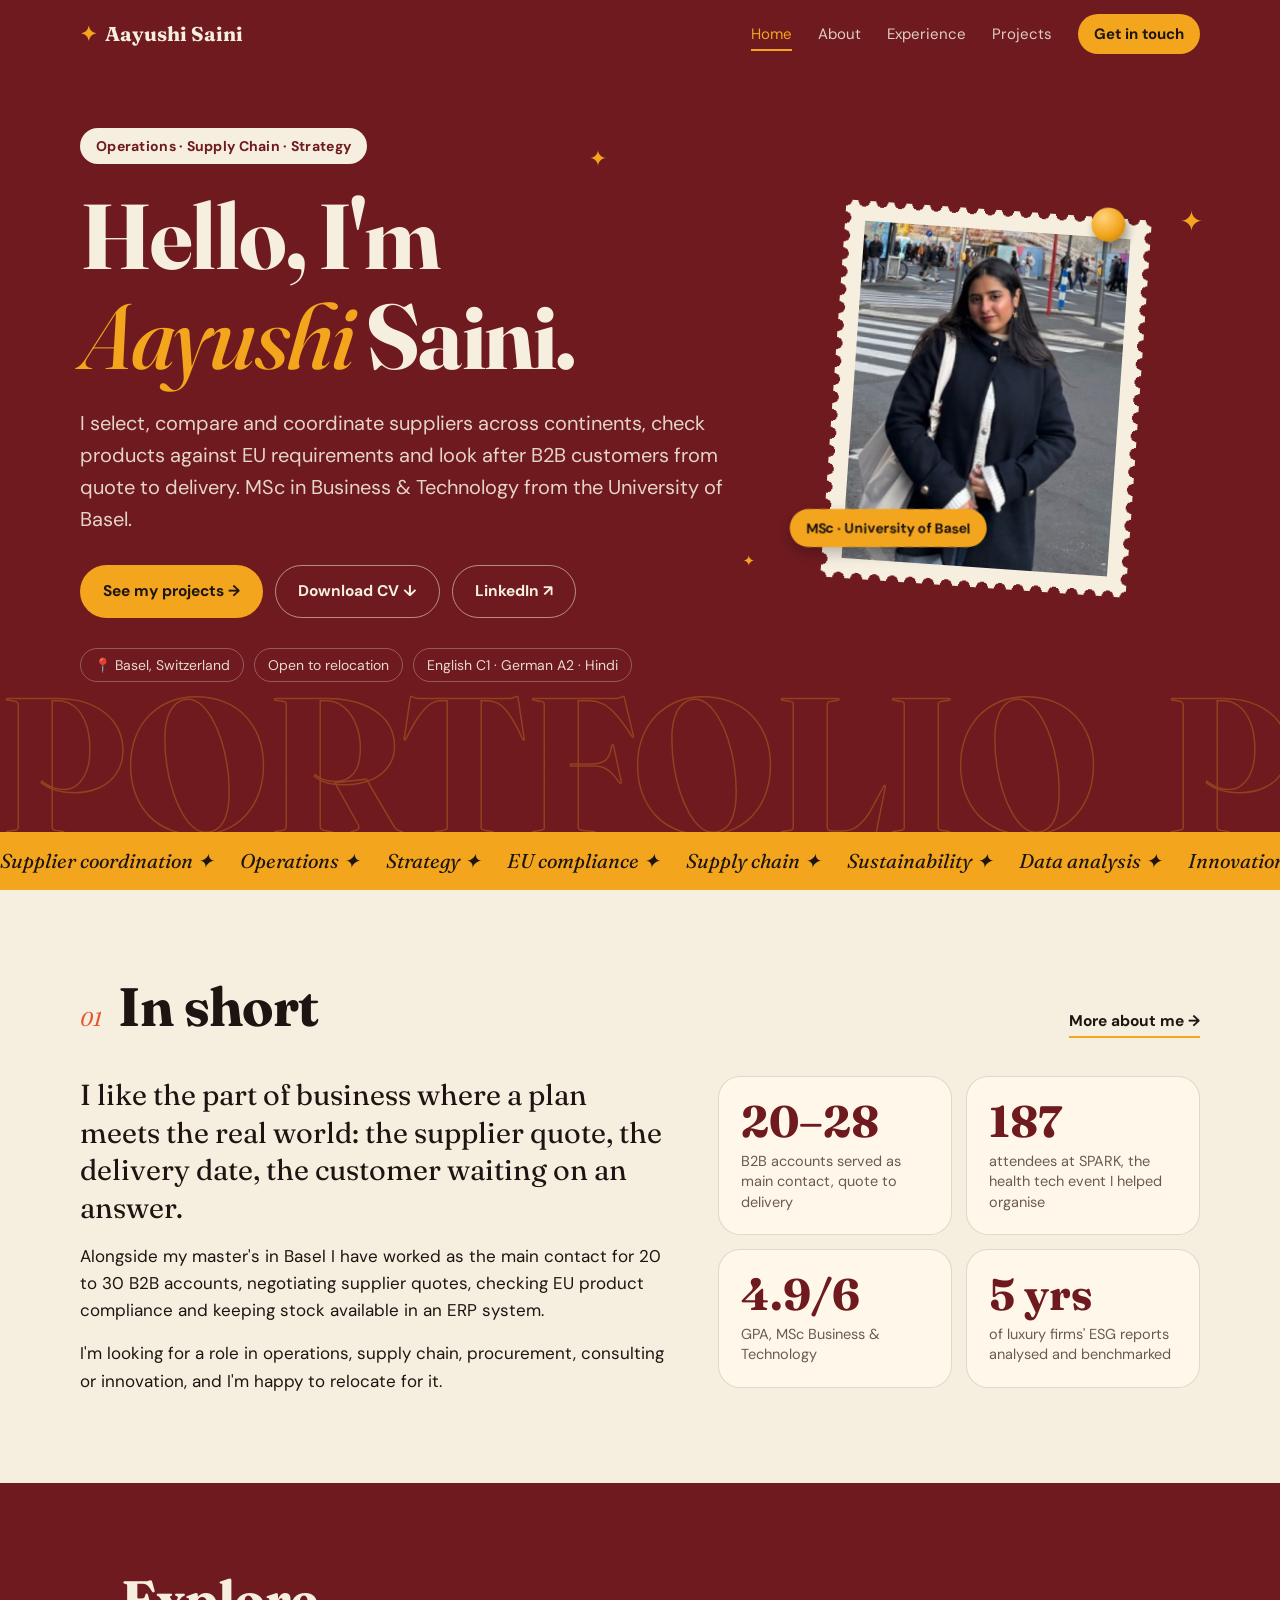
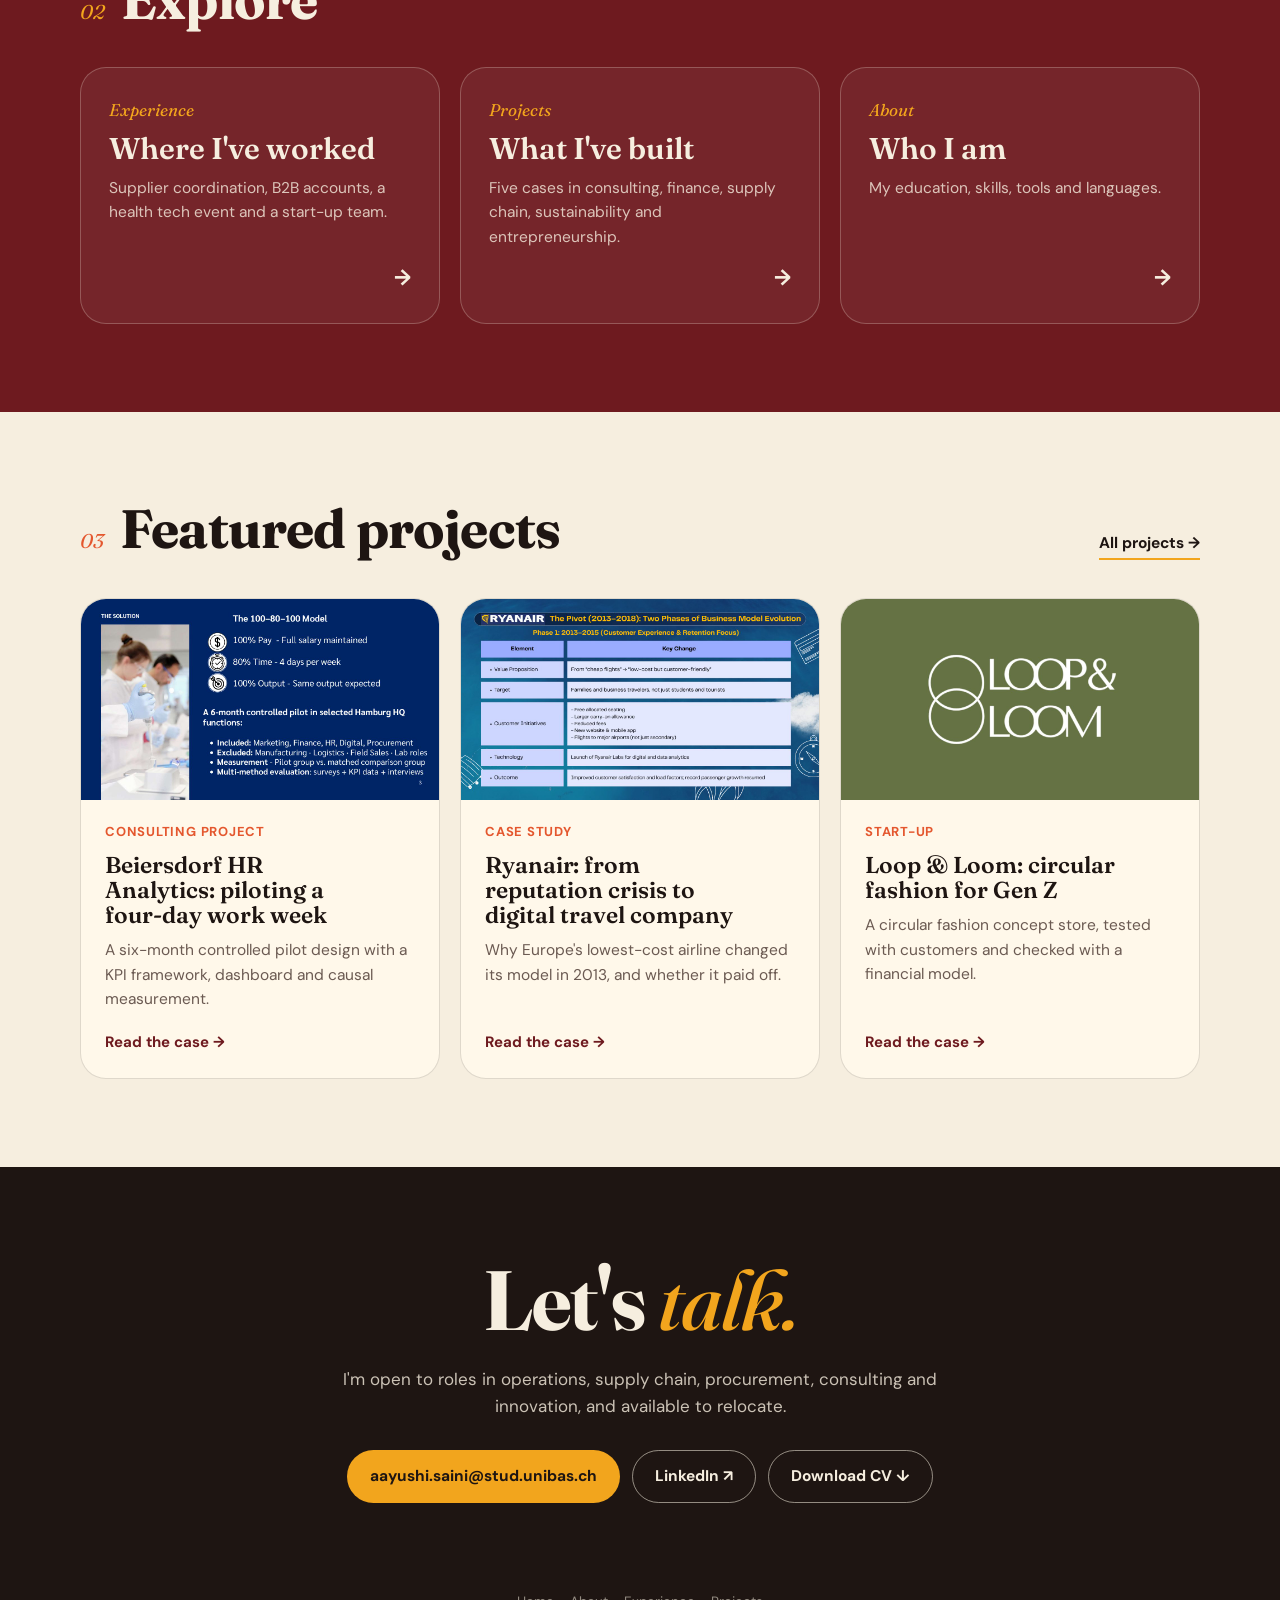
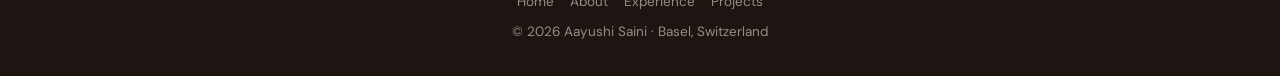
==== index.html @ 0bdf4740 "Add files via upload" ====
<!DOCTYPE html>
<html lang="en">
<head>
<meta charset="utf-8">
<meta name="viewport" content="width=device-width, initial-scale=1">
<title>Aayushi Saini | Operations, Supply Chain &amp; Strategy</title>
<meta name="description" content="Portfolio of Aayushi Saini, MSc Business &amp; Technology (University of Basel). Operations, supply chain, procurement and strategy.">
<meta property="og:title" content="Aayushi Saini | Operations, Supply Chain &amp; Strategy">
<meta property="og:description" content="Portfolio of Aayushi Saini, MSc Business &amp; Technology (University of Basel). Operations, supply chain, procurement and strategy.">
<meta property="og:image" content="photo.jpg">
<script>document.documentElement.className='js'</script>
<link rel="preconnect" href="https://fonts.googleapis.com">
<link rel="preconnect" href="https://fonts.gstatic.com" crossorigin>
<link href="https://fonts.googleapis.com/css2?family=Fraunces:ital,opsz,wght@0,9..144,400;0,9..144,600;0,9..144,700;1,9..144,500&family=DM+Sans:wght@400;500;700&display=swap" rel="stylesheet">
<link rel="stylesheet" href="style.css">
</head>
<body>
<div class="progress" aria-hidden="true"></div>
<header class="nav" id="nav">
  <div class="wrap">
    <a class="brand" href="index.html"><span class="star">✦</span> Aayushi Saini</a>
    <button class="menu-btn" id="menuBtn" aria-expanded="false" aria-controls="links">Menu</button>
    <nav class="links" id="links" aria-label="Pages">
      <a href="index.html" class="active" aria-current="page">Home</a><a href="about.html">About</a><a href="experience.html">Experience</a><a href="projects.html">Projects</a>
      <a class="cta" href="#contact">Get in touch</a>
    </nav>
  </div>
</header>

<main>
<div class="hero">
  <div class="ghost" aria-hidden="true"><span>PORTFOLIO</span><span>PORTFOLIO</span><span>PORTFOLIO</span><span>PORTFOLIO</span><span>PORTFOLIO</span><span>PORTFOLIO</span></div>
  <span class="spark" style="top:17%;left:46%;font-size:22px" aria-hidden="true">✦</span>
  <span class="spark" style="top:66%;left:58%;font-size:15px;animation-delay:1.1s" aria-hidden="true">✦</span>
  <span class="spark" style="top:24%;right:6%;font-size:28px;animation-delay:.6s" aria-hidden="true">✦</span>
  <div class="wrap">
    <div>
      <span class="eyebrow rise" style="--d:0">Operations · Supply Chain · Strategy</span>
      <h1 class="rise" style="--d:1">Hello, I'm <em>Aayushi</em> Saini.</h1>
      <p class="lead rise" style="--d:2">I select, compare and coordinate suppliers across continents, check products against EU requirements and look after B2B customers from quote to delivery. MSc in Business &amp; Technology from the University of Basel.</p>
      <div class="btns rise" style="--d:3">
        <a class="btn gold" href="projects.html">See my projects →</a>
        <a class="btn line" href="Aayushi_Saini_CV.pdf" download>Download CV ↓</a>
        <a class="btn line" href="https://www.linkedin.com/in/aayushi-saini-a6031a227/" target="_blank" rel="noopener">LinkedIn ↗</a>
      </div>
      <ul class="facts rise" style="--d:4">
        <li>📍 Basel, Switzerland</li>
        <li>Open to relocation</li>
        <li>English C1 · German A2 · Hindi</li>
      </ul>
    </div>
    <div class="stamp-holder">
      <div class="stamp"><img src="photo.jpg" alt="Portrait of Aayushi Saini" width="600" height="740"></div>
      <span class="pin" aria-hidden="true"></span>
      <span class="tagchip">MSc · University of Basel</span>
    </div>
  </div>
</div>
<div class="strip" aria-hidden="true"><div><span>Supplier coordination ✦</span><span>Operations ✦</span><span>Strategy ✦</span><span>EU compliance ✦</span><span>Supply chain ✦</span><span>Sustainability ✦</span><span>Data analysis ✦</span><span>Innovation ✦</span><span>Supplier coordination ✦</span><span>Operations ✦</span><span>Strategy ✦</span><span>EU compliance ✦</span><span>Supply chain ✦</span><span>Sustainability ✦</span><span>Data analysis ✦</span><span>Innovation ✦</span><span>Supplier coordination ✦</span><span>Operations ✦</span><span>Strategy ✦</span><span>EU compliance ✦</span><span>Supply chain ✦</span><span>Sustainability ✦</span><span>Data analysis ✦</span><span>Innovation ✦</span><span>Supplier coordination ✦</span><span>Operations ✦</span><span>Strategy ✦</span><span>EU compliance ✦</span><span>Supply chain ✦</span><span>Sustainability ✦</span><span>Data analysis ✦</span><span>Innovation ✦</span></div></div>

<section id="about">
  <div class="wrap">
    <div class="sec-head rv"><span class="num">01</span><h2>In short</h2><a class="more" href="about.html">More about me →</a></div>
    <div class="about-grid">
      <div class="rv left">
        <p class="big">I like the part of business where a plan meets the real world: the supplier quote, the delivery date, the customer waiting on an answer.</p>
        <p>Alongside my master's in Basel I have worked as the main contact for 20 to 30 B2B accounts, negotiating supplier quotes, checking EU product compliance and keeping stock available in an ERP system.</p>
        <p>I'm looking for a role in operations, supply chain, procurement, consulting or innovation, and I'm happy to relocate for it.</p>
      </div>
      <div class="stats" data-stagger>
        <div class="stat rv zoom"><b data-count="30" data-prefix="20–">20–30</b><span>B2B accounts served as main contact, quote to delivery</span></div>
        <div class="stat rv zoom"><b data-count="200">200</b><span>attendees at SPARK, the health tech event I helped organise</span></div>
        <div class="stat rv zoom"><b data-count="5.2" data-dec="1" data-suffix="/6">5.2/6</b><span>GPA, MSc Business &amp; Technology</span></div>
        <div class="stat rv zoom"><b data-count="5" data-suffix=" yrs">5 yrs</b><span>of luxury firms' ESG reports analysed and benchmarked</span></div>
      </div>
    </div>
  </div>
</section>

<section class="wine">
  <div class="wrap">
    <div class="sec-head rv"><span class="num">02</span><h2>Explore</h2></div>
    <div class="tiles" data-stagger>
      <a class="tile rv" href="experience.html"><span class="n">Experience</span><h3>Where I've worked</h3><p>Supplier coordination, B2B accounts, a health tech event and a start-up team.</p><span class="go">→</span></a>
      <a class="tile rv" href="projects.html"><span class="n">Projects</span><h3>What I've built</h3><p>Five cases in consulting, finance, supply chain, sustainability and entrepreneurship.</p><span class="go">→</span></a>
      <a class="tile rv" href="about.html"><span class="n">About</span><h3>Who I am</h3><p>My education, skills, tools and languages.</p><span class="go">→</span></a>
    </div>
  </div>
</section>

<section>
  <div class="wrap">
    <div class="sec-head rv"><span class="num">03</span><h2>Featured projects</h2><a class="more" href="projects.html">All projects →</a></div>
    <div class="cards" data-stagger>
      <a class="card rv zoom" href="project-beiersdorf.html" data-t="consulting">
        <div class="cover"><img src="beiersdorf-1.jpg" alt="" width="1280" height="720" loading="lazy"></div>
        <div class="in-pad">
          <span class="kind">Consulting project</span>
          <h3>Beiersdorf HR Analytics: piloting a four-day work week</h3>
          <p>A six-month controlled pilot design with a KPI framework, dashboard and causal measurement.</p>
          <span class="read">Read the case <i>→</i></span>
        </div>
      </a>
      <a class="card rv zoom" href="project-ryanair.html" data-t="finance">
        <div class="cover"><img src="ryanair-1.jpg" alt="" width="1280" height="720" loading="lazy"></div>
        <div class="in-pad">
          <span class="kind">Case study</span>
          <h3>Ryanair: from reputation crisis to digital travel company</h3>
          <p>Why Europe's lowest-cost airline changed its model in 2013, and whether it paid off.</p>
          <span class="read">Read the case <i>→</i></span>
        </div>
      </a>
      <a class="card rv zoom" href="project-loop-loom.html" data-t="venture sustainability">
        <div class="cover"><img src="loop-loom-1.jpg" alt="" width="1280" height="720" loading="lazy"></div>
        <div class="in-pad">
          <span class="kind">Start-up</span>
          <h3>Loop &amp; Loom: circular fashion for Gen Z</h3>
          <p>A circular fashion concept store, tested with customers and checked with a financial model.</p>
          <span class="read">Read the case <i>→</i></span>
        </div>
      </a>
    </div>
  </div>
</section>

<section id="contact" class="contact">
  <div class="wrap rv">
    <h2>Let's <em>talk.</em></h2>
    <p>I'm open to roles in operations, supply chain, procurement, consulting and innovation, and available to relocate.</p>
    <div class="btns">
      <a class="btn gold" href="mailto:aayushi.saini@stud.unibas.ch">aayushi.saini@stud.unibas.ch</a>
      <a class="btn line" href="https://www.linkedin.com/in/aayushi-saini-a6031a227/" target="_blank" rel="noopener">LinkedIn ↗</a>
      <a class="btn line" href="Aayushi_Saini_CV.pdf" download>Download CV ↓</a>
    </div>
  </div>
</section>
</main>

<footer>
  <p><a href="index.html">Home</a><a href="about.html">About</a><a href="experience.html">Experience</a><a href="projects.html">Projects</a></p>
  <p>© <span id="yr">2026</span> Aayushi Saini · Basel, Switzerland</p>
</footer>
<script src="main.js"></script>
</body>
</html>
---- style.css ----
:root{
  --wine:#6E1A1F; --wine-deep:#541216; --cream:#F6EEDF; --cream-2:#EFE3CD; --paper:#fff8ea;
  --ink:#1E1512; --muted:#6B5A52; --gold:#F2A51D; --coral:#E4572E; --line:rgba(30,21,18,.14);
  --serif:"Fraunces",Georgia,"Times New Roman",serif;
  --sans:"DM Sans",system-ui,-apple-system,"Segoe UI",Arial,sans-serif;
}
@view-transition{navigation:auto}
*{box-sizing:border-box}
html{scroll-behavior:smooth;scroll-padding-top:76px}
body{margin:0;background:var(--cream);color:var(--ink);font-family:var(--sans);font-size:17px;line-height:1.6;-webkit-font-smoothing:antialiased}
img{max-width:100%;display:block}
a{color:inherit}
h1,h2,h3{font-family:var(--serif);line-height:1.08;margin:0;text-wrap:balance}
p{margin:0}
ul{margin:0;padding:0;list-style:none}
.wrap{width:min(1120px,100% - 40px);margin-inline:auto}
:focus-visible{outline:3px solid var(--gold);outline-offset:3px;border-radius:6px}

/* progress bar */
.progress{position:fixed;top:0;left:0;height:3px;width:100%;background:var(--gold);transform-origin:0 50%;transform:scaleX(0);z-index:60}

/* nav */
.nav{position:fixed;inset:0 0 auto 0;z-index:50;transition:background .25s,box-shadow .25s;view-transition-name:nav}
.nav.scrolled{background:rgba(84,18,22,.96);box-shadow:0 6px 24px rgba(0,0,0,.18)}
.nav .wrap{display:flex;align-items:center;justify-content:space-between;height:68px;color:var(--cream)}
.brand{font-family:var(--serif);font-weight:700;font-size:20px;text-decoration:none;display:flex;align-items:center;gap:8px}
.star{color:var(--gold);display:inline-block}
.brand:hover .star{animation:spin 1s ease}
.links{display:flex;align-items:center;gap:26px;font-size:15px}
.links a{text-decoration:none;opacity:.85;position:relative}
.links a:not(.cta)::after{content:"";position:absolute;left:0;right:0;bottom:-5px;height:2px;background:var(--gold);transform:scaleX(0);transform-origin:0 50%;transition:transform .25s}
.links a:hover::after,.links a.active::after{transform:scaleX(1)}
.links a:hover,.links a.active{opacity:1;color:var(--gold)}
.links a.cta{background:var(--gold);color:var(--ink);opacity:1;padding:8px 16px;border-radius:999px;font-weight:700}
.links a.cta:hover{background:#ffb93a;color:var(--ink)}
.menu-btn{display:none;background:none;border:1.5px solid rgba(246,238,223,.5);color:var(--cream);border-radius:999px;padding:7px 14px;font:inherit;font-size:14px;cursor:pointer}

/* hero (home) */
.hero{background:var(--wine);color:var(--cream);position:relative;overflow:hidden;padding:128px 0 150px}
.ghost{position:absolute;left:0;bottom:-18px;display:flex;width:max-content;font-family:var(--serif);font-weight:700;font-size:clamp(70px,15vw,210px);line-height:.9;white-space:nowrap;color:transparent;-webkit-text-stroke:1.5px rgba(242,165,29,.28);pointer-events:none;user-select:none;animation:marquee 38s linear infinite}
.ghost span{padding-right:.35em}
.hero .wrap{position:relative;display:grid;grid-template-columns:1.25fr .75fr;gap:48px;align-items:center}
.eyebrow{display:inline-block;background:var(--cream);color:var(--wine);font-weight:700;font-size:14px;letter-spacing:.02em;padding:7px 16px;border-radius:999px;margin-bottom:22px}
.hero h1{font-size:clamp(46px,7.4vw,92px);font-weight:700;letter-spacing:-.02em}
.hero h1 em,.page-hero h1 em{font-style:italic;font-weight:500;color:var(--gold)}
.hero .lead{font-size:clamp(17px,1.6vw,20px);max-width:56ch;margin-top:22px;color:rgba(246,238,223,.88)}
.btns{display:flex;flex-wrap:wrap;gap:12px;margin-top:30px}
.btn{display:inline-flex;align-items:center;gap:8px;text-decoration:none;font-weight:700;font-size:15.5px;padding:13px 22px;border-radius:999px;border:1.5px solid transparent;transition:transform .15s,background .15s,color .15s,box-shadow .15s}
.btn:hover{transform:translateY(-2px);box-shadow:0 8px 18px rgba(0,0,0,.18)}
.btn.gold{background:var(--gold);color:var(--ink)}
.btn.line{border-color:rgba(246,238,223,.55);color:var(--cream)}
.btn.line:hover{background:var(--cream);color:var(--wine)}
.btn.dark{background:var(--ink);color:var(--cream)}
.facts{display:flex;flex-wrap:wrap;gap:8px 10px;margin-top:30px;font-size:14px}
.facts li{border:1px solid rgba(246,238,223,.3);padding:5px 13px;border-radius:999px;color:rgba(246,238,223,.9)}
.spark{position:absolute;color:var(--gold);pointer-events:none;animation:twinkle 3.2s ease-in-out infinite}

/* hero entrance */
.rise{animation:rise .8s cubic-bezier(.2,.7,.2,1) both;animation-delay:calc(var(--d,0) * 110ms + 80ms)}
.stamp-holder{justify-self:center;position:relative;animation:drop 1s cubic-bezier(.2,.9,.25,1.15) .35s both,sway 7s ease-in-out 1.4s infinite alternate;transform-origin:78% 0}
.stamp{--r:6px;width:306px;height:378px;padding:20px;background:var(--cream);
  -webkit-mask:linear-gradient(#000 0 0) center/calc(100% - 18px) calc(100% - 18px) no-repeat,radial-gradient(circle var(--r) at 50% 50%,#0000 97%,#000) -9px -9px/18px 18px;
  mask:linear-gradient(#000 0 0) center/calc(100% - 18px) calc(100% - 18px) no-repeat,radial-gradient(circle var(--r) at 50% 50%,#0000 97%,#000) -9px -9px/18px 18px}
.stamp img{width:100%;height:100%;object-fit:cover;object-position:50% 18%}
.pin{position:absolute;top:-10px;right:26px;width:34px;height:34px;border-radius:50%;background:radial-gradient(circle at 35% 30%,#ffd27a,var(--gold) 55%,#b97400);box-shadow:3px 6px 8px rgba(0,0,0,.35)}
.tagchip{position:absolute;left:-34px;bottom:34px;background:var(--gold);color:var(--ink);font-weight:700;font-size:14px;padding:8px 16px;border-radius:999px;transform:rotate(-4deg);box-shadow:0 6px 14px rgba(0,0,0,.25)}

/* inner page hero */
.page-hero{background:var(--wine);color:var(--cream);position:relative;overflow:hidden;padding:128px 0 150px}
.page-hero .wrap{position:relative}
.page-hero h1{font-size:clamp(40px,6.4vw,78px);font-weight:700;letter-spacing:-.02em;max-width:18ch}
.page-hero .lead{margin-top:18px;max-width:60ch;color:rgba(246,238,223,.88);font-size:clamp(17px,1.5vw,19px)}
.page-hero .ghost{bottom:-14px;font-size:clamp(60px,11vw,150px)}
.crumb{display:inline-flex;gap:8px;font-size:14px;margin-bottom:18px;color:rgba(246,238,223,.8);text-decoration:none}
.crumb:hover{color:var(--gold)}

/* keyword strip */
.strip{background:var(--gold);color:var(--ink);overflow:hidden;padding:13px 0;font-family:var(--serif);font-style:italic;font-size:20px}
.strip div{display:flex;width:max-content;white-space:nowrap;animation:marquee 30s linear infinite}
.strip span{padding-right:26px}
.strip:hover div{animation-play-state:paused}

/* sections */
section{padding:88px 0}
.sec-head{display:flex;align-items:baseline;gap:16px;margin-bottom:38px;flex-wrap:wrap}
.num{font-family:var(--serif);font-style:italic;color:var(--coral);font-size:20px}
h2{font-size:clamp(34px,4.6vw,54px);font-weight:700;letter-spacing:-.015em}
.sub{color:var(--muted);max-width:60ch;margin-top:10px;flex-basis:100%}
.more{margin-left:auto;font-weight:700;font-size:15.5px;text-decoration:none;border-bottom:2px solid var(--gold);padding-bottom:2px}
.more:hover{color:var(--wine)}
.dark{background:var(--ink);color:var(--cream)}
.dark .sub{color:rgba(246,238,223,.7)}
.dark .num,.wine .num{color:var(--gold)}
.wine{background:var(--wine);color:var(--cream)}
.tint{background:var(--cream-2)}

/* about */
.about-grid{display:grid;grid-template-columns:1.1fr .9fr;gap:48px;align-items:start}
.about-grid p+p{margin-top:16px}
.big{font-family:var(--serif);font-size:clamp(22px,2.4vw,29px);line-height:1.3}
.stats{display:grid;grid-template-columns:1fr 1fr;gap:14px}
.stat{background:var(--paper);border:1px solid var(--line);border-radius:22px;padding:22px;transition:transform .2s,box-shadow .2s}
.stat:hover{transform:translateY(-4px) rotate(-1deg);box-shadow:0 14px 28px rgba(84,18,22,.12)}
.stat b{display:block;font-family:var(--serif);font-size:44px;line-height:1;color:var(--wine);font-variant-numeric:tabular-nums}
.stat span{display:block;margin-top:8px;font-size:14.5px;color:var(--muted);line-height:1.4}

/* explore tiles */
.tiles{display:grid;grid-template-columns:repeat(3,1fr);gap:20px}
.tile{position:relative;overflow:hidden;display:flex;flex-direction:column;gap:10px;min-height:230px;padding:28px;border-radius:26px;text-decoration:none;border:1px solid rgba(246,238,223,.25);background:rgba(255,255,255,.05);transition:transform .25s,background .25s,color .25s}
.tile::before{content:"";position:absolute;inset:auto -40px -40px auto;width:150px;height:150px;border-radius:50%;background:var(--gold);transform:scale(0);transition:transform .45s cubic-bezier(.2,.7,.2,1)}
.tile:hover{transform:translateY(-6px);background:rgba(255,255,255,.1)}
.tile:hover::before{transform:scale(1)}
.tile .n{font-family:var(--serif);font-style:italic;color:var(--gold)}
.tile h3{font-size:30px;font-weight:600}
.tile p{color:rgba(246,238,223,.8);font-size:15.5px;max-width:30ch}
.tile .go{margin-top:auto;position:relative;font-weight:700;font-size:22px;align-self:flex-end;transition:transform .25s,color .25s}
.tile:hover .go{color:var(--ink);transform:translate(-8px,-8px) rotate(-45deg)}

/* experience timeline */
.tl{position:relative}
.tl::before{content:"";position:absolute;left:8px;top:8px;bottom:8px;width:2px;background:rgba(246,238,223,.16)}
.tl .fill{position:absolute;left:8px;top:8px;width:2px;height:0;background:var(--gold);max-height:calc(100% - 16px)}
.xp{position:relative;margin-left:44px;border-top:1px solid rgba(246,238,223,.18)}
.xp:last-of-type{border-bottom:1px solid rgba(246,238,223,.18)}
.xp::before{content:"✦";position:absolute;left:-46px;top:30px;width:22px;text-align:center;color:var(--gold);background:var(--ink);font-size:17px;line-height:1.3}
.xp summary{list-style:none;cursor:pointer;display:grid;grid-template-columns:160px 1fr auto;gap:22px;align-items:center;padding:24px 4px}
.xp summary::-webkit-details-marker{display:none}
.xp .when{font-size:14px;color:var(--gold);font-weight:500}
.xp h3{font-size:clamp(21px,2.3vw,27px);font-weight:600}
.xp .org{display:block;color:rgba(246,238,223,.7);font-family:var(--sans);font-size:15px;margin-top:5px;font-weight:400}
.plus{width:38px;height:38px;border-radius:50%;border:1.5px solid rgba(246,238,223,.4);display:grid;place-items:center;font-size:22px;line-height:1;transition:transform .25s,background .25s,color .25s}
.xp[open] .plus{transform:rotate(45deg);background:var(--gold);color:var(--ink);border-color:var(--gold)}
.xp summary:hover .plus{border-color:var(--gold)}
.xp .body{padding:0 4px 28px 186px}
.xp[open] .body{animation:rise .45s ease both}
.xp .body li,.ticks li{position:relative;padding-left:24px;margin-bottom:10px;max-width:74ch}
.xp .body li{color:rgba(246,238,223,.9)}
.xp .body li::before,.ticks li::before{content:"✦";position:absolute;left:0;color:var(--gold);font-size:13px;top:3px}
.ticks li::before{color:var(--coral)}
.tags{display:flex;flex-wrap:wrap;gap:8px;margin-top:16px}
.tag{font-size:13px;padding:4px 12px;border-radius:999px;border:1px solid currentColor;opacity:.8}

/* project cards */
.filters{display:flex;flex-wrap:wrap;gap:8px;margin-bottom:26px}
.filters button{font:inherit;font-size:14.5px;font-weight:500;cursor:pointer;padding:8px 16px;border-radius:999px;border:1.5px solid var(--ink);background:transparent;color:var(--ink);transition:background .2s,color .2s,transform .15s}
.filters button:hover{transform:translateY(-2px)}
.filters button[aria-pressed="true"]{background:var(--ink);color:var(--cream)}
.cards{display:grid;grid-template-columns:repeat(3,1fr);gap:20px}
.cards.two{grid-template-columns:repeat(2,1fr)}
.card{min-width:0;background:var(--paper);border:1px solid var(--line);border-radius:26px;overflow:hidden;display:flex;flex-direction:column;text-decoration:none;transition:transform .25s,box-shadow .25s}
.card:hover{transform:translateY(-6px);box-shadow:0 18px 36px rgba(84,18,22,.16)}
.card.hide{display:none}
.card.pop{animation:pop .4s cubic-bezier(.2,.7,.2,1) both}
.cover{aspect-ratio:16/9;overflow:hidden;background:var(--wine);position:relative}
.cover img{width:100%;height:100%;object-fit:cover;transition:transform .6s cubic-bezier(.2,.7,.2,1)}
.card:hover .cover img{transform:scale(1.06)}
.cover.type{display:grid;place-items:center;color:var(--cream);font-family:var(--serif);font-size:clamp(22px,2.4vw,30px);font-style:italic;text-align:center;padding:20px;background:linear-gradient(135deg,var(--wine),var(--wine-deep))}
.cover.type::after{content:"✦";position:absolute;top:14px;right:18px;color:var(--gold);font-style:normal;animation:twinkle 3s ease-in-out infinite}
.card .in-pad{padding:22px 24px 24px;display:flex;flex-direction:column;gap:10px;flex:1}
.kind{font-size:13px;font-weight:700;letter-spacing:.06em;text-transform:uppercase;color:var(--coral)}
.card h3{font-size:23px;font-weight:600}
.card p{font-size:15.5px;color:var(--muted)}
.card .read{margin-top:auto;padding-top:8px;font-weight:700;font-size:15px;color:var(--wine)}
.card .read i{display:inline-block;font-style:normal;transition:transform .25s}
.card:hover .read i{transform:translateX(6px)}

/* project detail */
.case{display:grid;grid-template-columns:1.25fr .75fr;gap:44px;align-items:start}
.case.solo{grid-template-columns:1fr;max-width:820px}
.case dl{margin:0;display:grid;gap:22px}
.case dt{font-weight:700;font-size:13px;letter-spacing:.06em;text-transform:uppercase;color:var(--coral)}
.case dd{margin:6px 0 0}
.case h3{font-size:24px;margin:34px 0 14px}
.chips{display:flex;flex-wrap:wrap;gap:8px}
.chips li{background:var(--ink);color:var(--cream);font-size:14.5px;padding:7px 14px;border-radius:999px;transition:transform .15s,background .15s}
.chips li:hover{transform:translateY(-3px) rotate(-2deg);background:var(--wine)}
.chips.soft li{background:transparent;color:var(--ink);border:1.5px solid var(--ink)}
.chips.soft li:hover{background:var(--gold)}
.page-hero .chips{margin-top:22px}
.page-hero .chips li{background:transparent;border:1px solid rgba(246,238,223,.4)}
.pager{display:flex;justify-content:space-between;gap:16px;margin-top:56px;padding-top:26px;border-top:1px solid var(--line);flex-wrap:wrap}
.pager a{text-decoration:none;font-weight:700}
.pager a span{display:block;font-weight:400;font-size:14px;color:var(--muted)}
.pager a:hover{color:var(--wine)}

/* gallery */
.gal{margin:0;min-width:0;border-radius:16px;overflow:hidden;border:1px solid var(--line);background:#fff;position:sticky;top:90px}
.gal-view{display:block;width:100%;padding:0;border:0;background:none;cursor:zoom-in;aspect-ratio:16/9;overflow:hidden}
.gal-view img{width:100%;height:100%;object-fit:cover}
.gal-view img.swap{animation:fade .35s ease both}
.gal-bar{display:flex;align-items:center;justify-content:space-between;gap:10px;padding:8px 10px;background:var(--ink);color:var(--cream);font-size:13.5px}
.gal-bar .cap{flex:1;text-align:center;min-width:0;overflow:hidden;text-overflow:ellipsis;white-space:nowrap}
.gal-bar button,.lb button{font:inherit;font-size:18px;line-height:1;width:34px;height:34px;border-radius:50%;border:1.5px solid rgba(246,238,223,.45);background:none;color:var(--cream);cursor:pointer;flex:none}
.gal-bar button:hover,.lb button:hover{background:var(--gold);color:var(--ink);border-color:var(--gold)}
.thumbs{display:grid;grid-template-columns:repeat(6,1fr);gap:6px;padding:8px;background:var(--ink)}
.thumbs button{padding:0;border:2px solid transparent;border-radius:6px;overflow:hidden;cursor:pointer;background:none;opacity:.55;transition:opacity .2s,border-color .2s}
.thumbs button[aria-current="true"],.thumbs button:hover{opacity:1;border-color:var(--gold)}
.thumbs img{aspect-ratio:16/9;object-fit:cover;width:100%}
.lb{border:0;padding:0;overflow:visible;background:transparent;max-width:min(1200px,94vw);width:94vw}
.lb[open]{animation:pop .3s ease both}
.lb::backdrop{background:rgba(20,12,10,.88)}
.lb img{width:100%;max-height:82vh;object-fit:contain;border-radius:12px;background:#fff}
.lb .row{display:flex;align-items:center;justify-content:space-between;gap:12px;color:var(--cream);padding:12px 2px 0;font-size:15px}
.lb .row .cap{flex:1;text-align:center}

/* education */
.edu{display:grid;grid-template-columns:1fr 1fr;gap:20px}
.edu article{border:1px solid rgba(246,238,223,.28);border-radius:26px;padding:28px;background:rgba(255,255,255,.05);transition:transform .25s,background .25s}
.edu article:hover{transform:translateY(-5px);background:rgba(255,255,255,.1)}
.edu .when{color:var(--gold);font-size:14px;font-weight:500}
.edu h3{font-size:25px;font-weight:600;margin:8px 0 6px}
.edu .school{color:rgba(246,238,223,.8);font-size:15.5px}
.edu ul{margin-top:16px;display:grid;gap:8px;font-size:15.5px}
.edu li b{color:var(--gold);font-weight:700}

/* skills */
.skills{display:grid;grid-template-columns:repeat(3,1fr);gap:20px}
.skill-col h3{font-size:22px;font-weight:600;margin-bottom:14px}
.langs{margin-top:44px;display:grid;grid-template-columns:repeat(3,1fr);gap:20px}
.lang{border-top:2px solid var(--ink);padding-top:14px}
.lang b{font-family:var(--serif);font-size:26px;display:block}
.lang span{color:var(--muted);font-size:15px}
.bar{height:8px;border-radius:99px;background:var(--cream-2);margin-top:12px;overflow:hidden}
.tint .bar{background:#e3d4b8}
.bar i{display:block;height:100%;width:var(--w);background:var(--coral);border-radius:99px}
.js .bar i{width:0;transition:width 1.1s cubic-bezier(.2,.7,.2,1) .2s}
.js .in .bar i{width:var(--w)}

/* contact */
.contact{background:var(--ink);color:var(--cream);text-align:center;position:relative;overflow:hidden}
.contact h2{font-size:clamp(40px,7vw,84px)}
.contact h2 em{color:var(--gold);font-weight:500}
.contact p{max-width:52ch;margin:20px auto 0;color:rgba(246,238,223,.8)}
.contact .btns{justify-content:center}
footer{background:var(--ink);color:rgba(246,238,223,.55);font-size:13.5px;text-align:center;padding:0 20px 34px}
footer a{margin:0 8px;text-decoration:none}
footer a:hover{color:var(--gold)}
footer p+p{margin-top:8px}

/* scroll reveal (only hides when JS is running) */
.js .rv{opacity:0;transform:translateY(26px);transition:opacity .7s cubic-bezier(.2,.7,.2,1),transform .7s cubic-bezier(.2,.7,.2,1);transition-delay:calc(var(--i,0) * 90ms)}
.js .rv.left{transform:translateX(-30px)}
.js .rv.zoom{transform:scale(.94)}
.js .rv.in{opacity:1;transform:none}

@keyframes rise{from{opacity:0;transform:translateY(28px)}to{opacity:1;transform:none}}
@keyframes drop{from{opacity:0;transform:translateY(-70px) rotate(-14deg)}to{opacity:1;transform:rotate(4deg)}}
@keyframes sway{from{transform:rotate(4deg)}to{transform:rotate(1deg)}}
@keyframes marquee{to{transform:translateX(-50%)}}
@keyframes twinkle{0%,100%{opacity:.25;transform:scale(.7) rotate(0)}50%{opacity:1;transform:scale(1.15) rotate(45deg)}}
@keyframes spin{to{transform:rotate(360deg)}}
@keyframes pop{from{opacity:0;transform:scale(.94)}to{opacity:1;transform:none}}
@keyframes fade{from{opacity:.2}to{opacity:1}}

@media (prefers-reduced-motion:reduce){
  @view-transition{navigation:none}
  html{scroll-behavior:auto}
  *,*::before,*::after{animation:none!important;transition:none!important}
  .stamp-holder{transform:rotate(4deg)}
  .js .rv{opacity:1;transform:none}
  .js .bar i{width:var(--w)}
}

@media (max-width:900px){
  .hero .wrap,.about-grid,.case{grid-template-columns:1fr}
  .stamp-holder{order:-1;margin-bottom:8px}
  .stamp{width:234px;height:288px;padding:17px}
  .tagchip{left:-18px;bottom:22px;font-size:13px}
  .hero{padding:104px 0 120px}
  .page-hero{padding:104px 0 110px}
  .cards,.cards.two,.edu,.skills,.langs,.tiles{grid-template-columns:1fr}
  .tile{min-height:0}
  .xp summary{grid-template-columns:1fr auto;gap:6px 14px}
  .xp .when{grid-column:1/-1}
  .xp .body{padding-left:4px}
  .gal{position:static}
  section{padding:64px 0}
  .more{margin-left:0;flex-basis:100%}
  .menu-btn{display:block}
  .links{position:absolute;top:68px;left:0;right:0;background:var(--wine-deep);flex-direction:column;align-items:flex-start;gap:4px;padding:14px 20px 20px;display:none}
  .links.open{display:flex;animation:rise .3s ease both}
  .links a{padding:8px 0;font-size:17px}
  .links a.cta{margin-top:6px;padding:9px 18px}
}
@media (max-width:420px){.stats{grid-template-columns:1fr}}
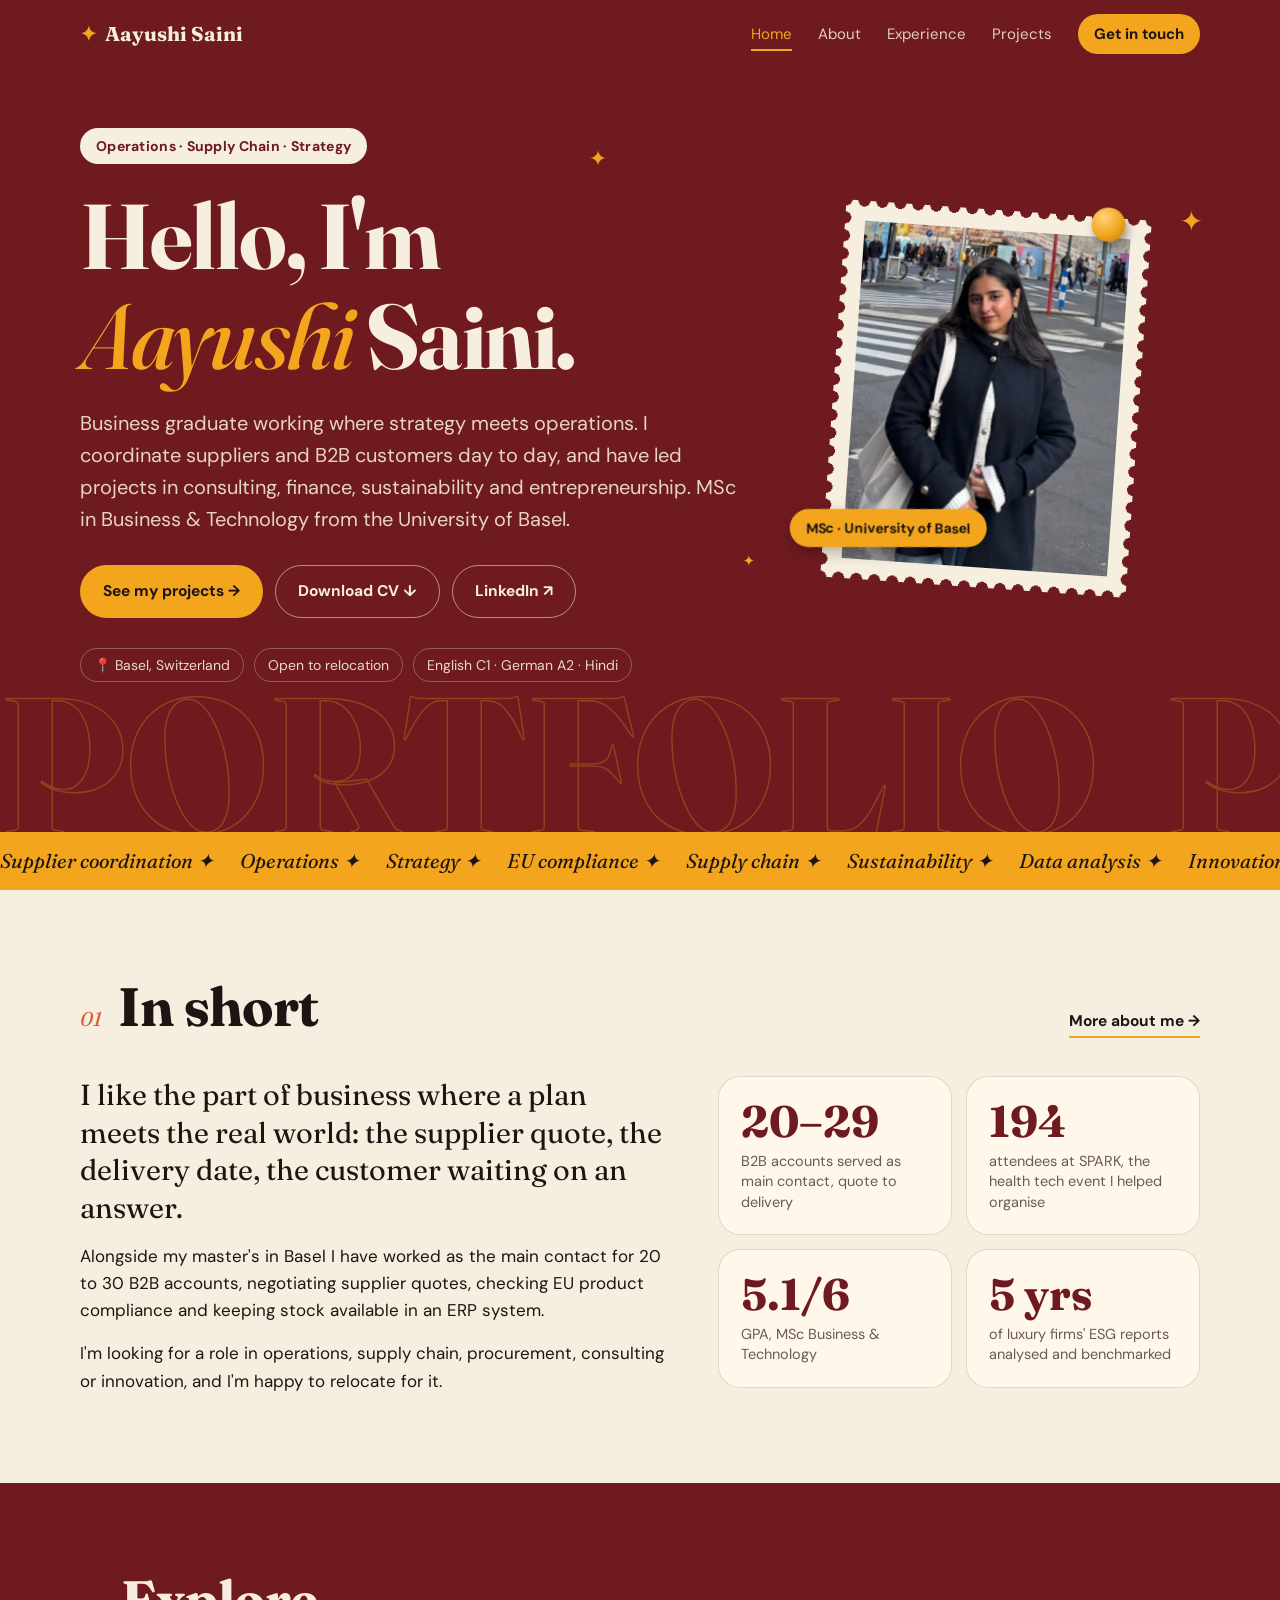
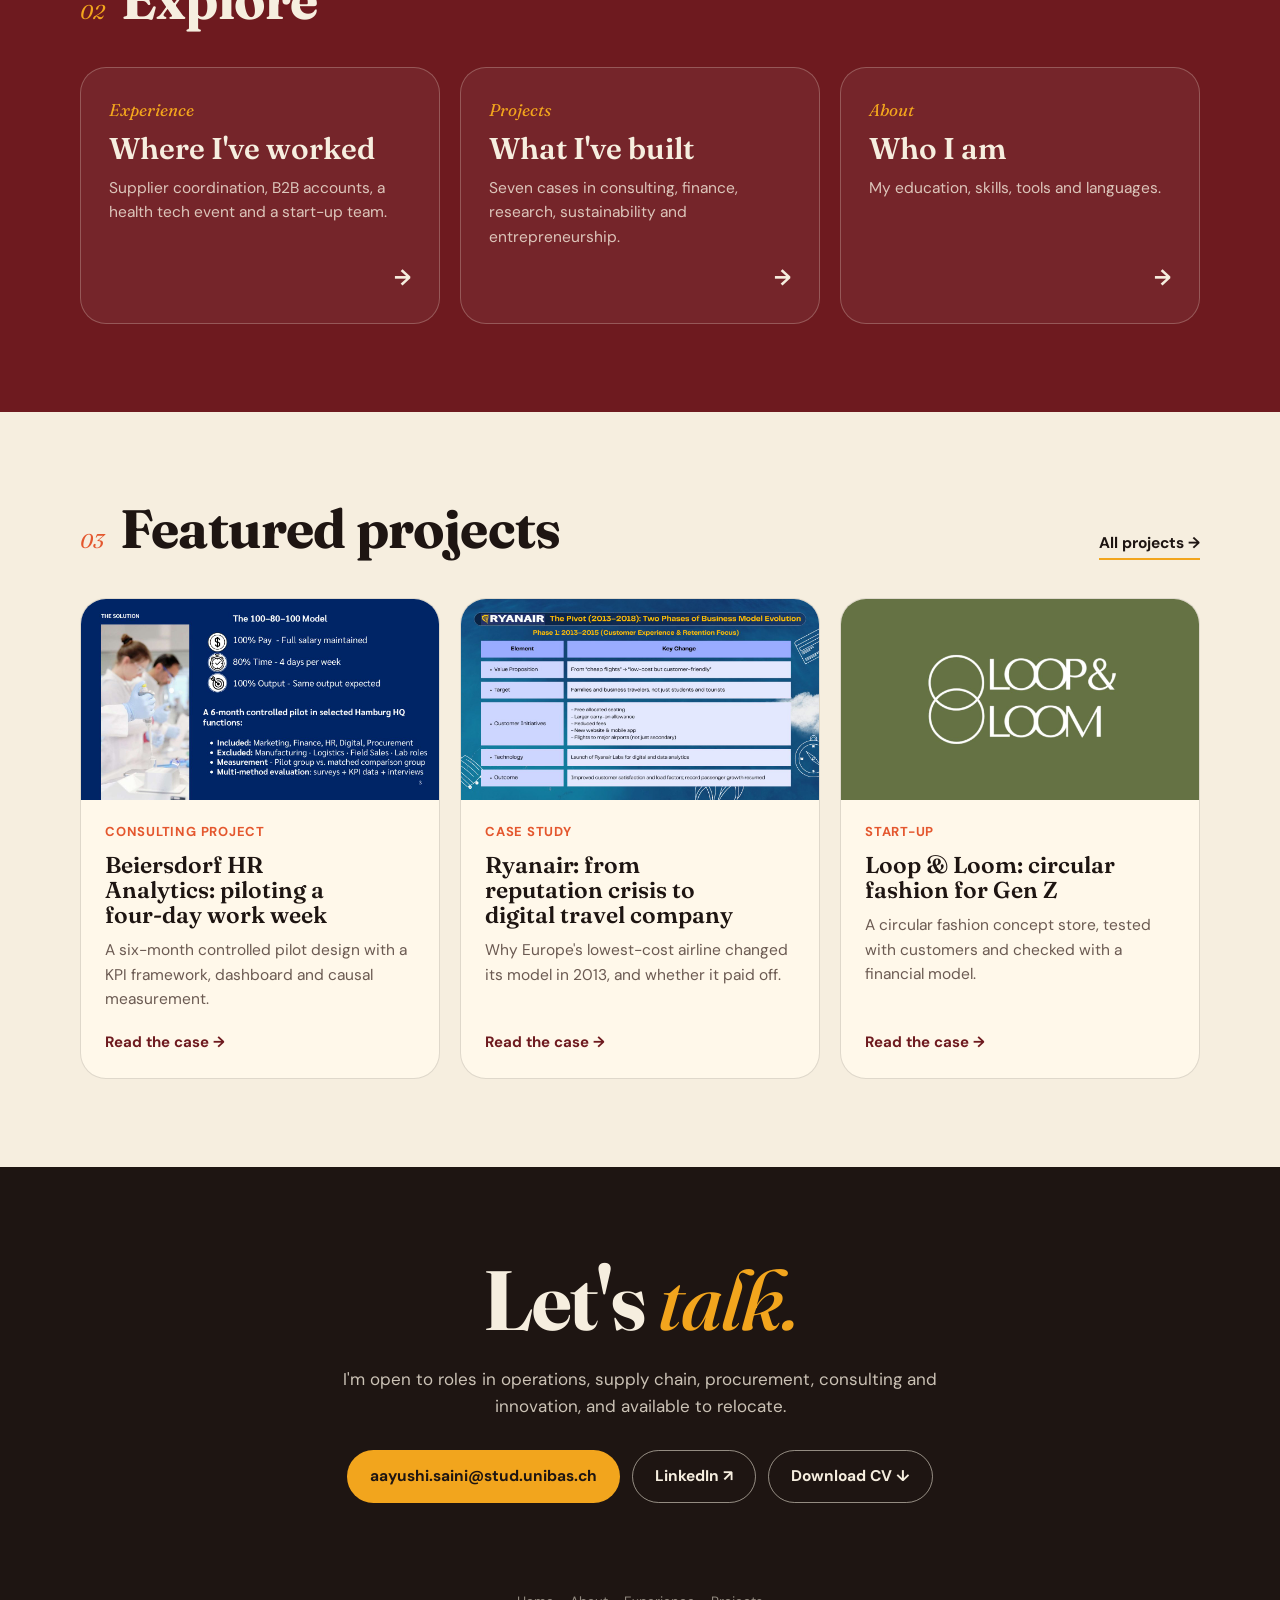
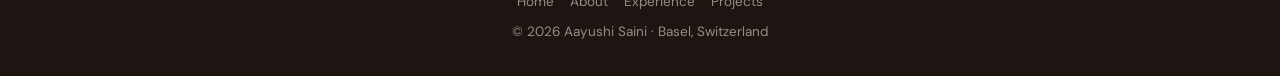
==== commit d8cdd267: "Add files via upload" ====
--- a/index.html
+++ b/index.html
@@ -37,7 +37,7 @@
     <div>
       <span class="eyebrow rise" style="--d:0">Operations · Supply Chain · Strategy</span>
       <h1 class="rise" style="--d:1">Hello, I'm <em>Aayushi</em> Saini.</h1>
-      <p class="lead rise" style="--d:2">I select, compare and coordinate suppliers across continents, check products against EU requirements and look after B2B customers from quote to delivery. MSc in Business &amp; Technology from the University of Basel.</p>
+      <p class="lead rise" style="--d:2">Business graduate working where strategy meets operations. I coordinate suppliers and B2B customers day to day, and have led projects in consulting, finance, sustainability and entrepreneurship. MSc in Business &amp; Technology from the University of Basel.</p>
       <div class="btns rise" style="--d:3">
         <a class="btn gold" href="projects.html">See my projects →</a>
         <a class="btn line" href="Aayushi_Saini_CV.pdf" download>Download CV ↓</a>
@@ -82,7 +82,7 @@
     <div class="sec-head rv"><span class="num">02</span><h2>Explore</h2></div>
     <div class="tiles" data-stagger>
       <a class="tile rv" href="experience.html"><span class="n">Experience</span><h3>Where I've worked</h3><p>Supplier coordination, B2B accounts, a health tech event and a start-up team.</p><span class="go">→</span></a>
-      <a class="tile rv" href="projects.html"><span class="n">Projects</span><h3>What I've built</h3><p>Five cases in consulting, finance, supply chain, sustainability and entrepreneurship.</p><span class="go">→</span></a>
+      <a class="tile rv" href="projects.html"><span class="n">Projects</span><h3>What I've built</h3><p>Seven cases in consulting, finance, research, sustainability and entrepreneurship.</p><span class="go">→</span></a>
       <a class="tile rv" href="about.html"><span class="n">About</span><h3>Who I am</h3><p>My education, skills, tools and languages.</p><span class="go">→</span></a>
     </div>
   </div>
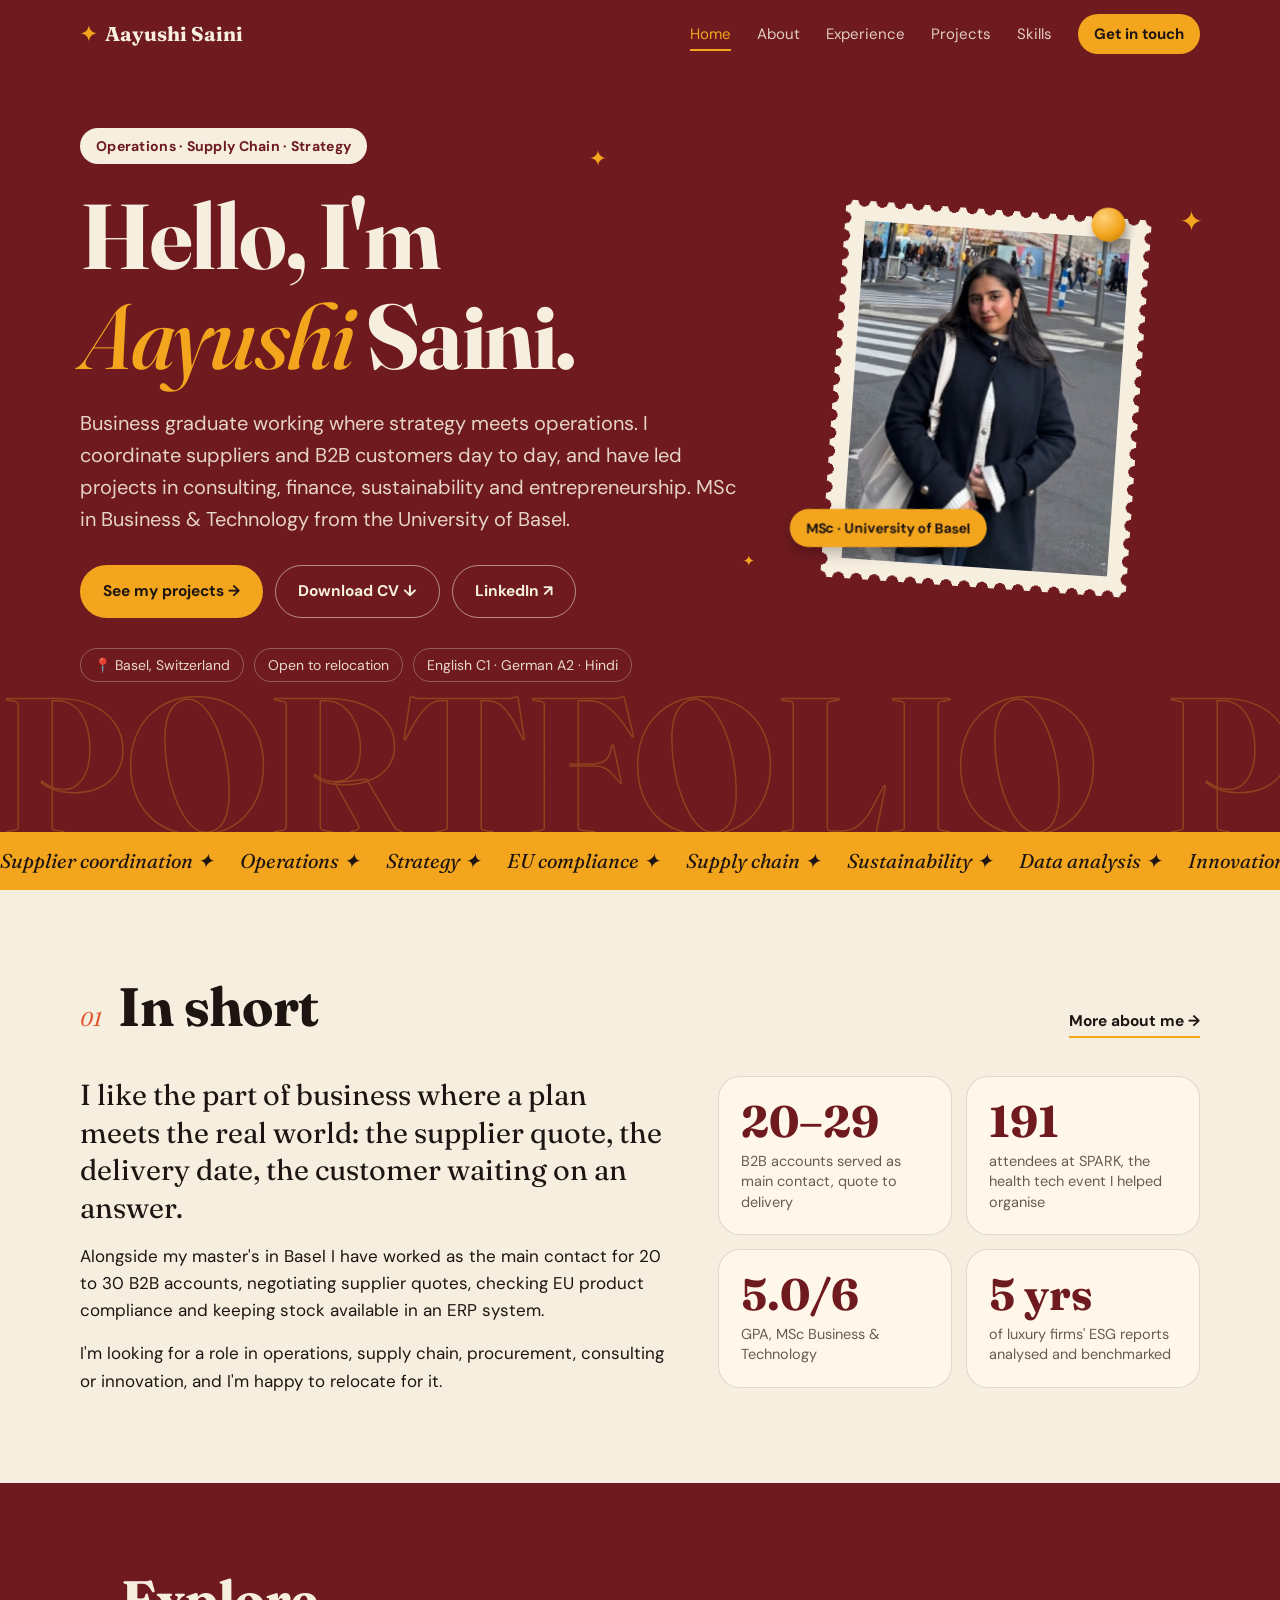
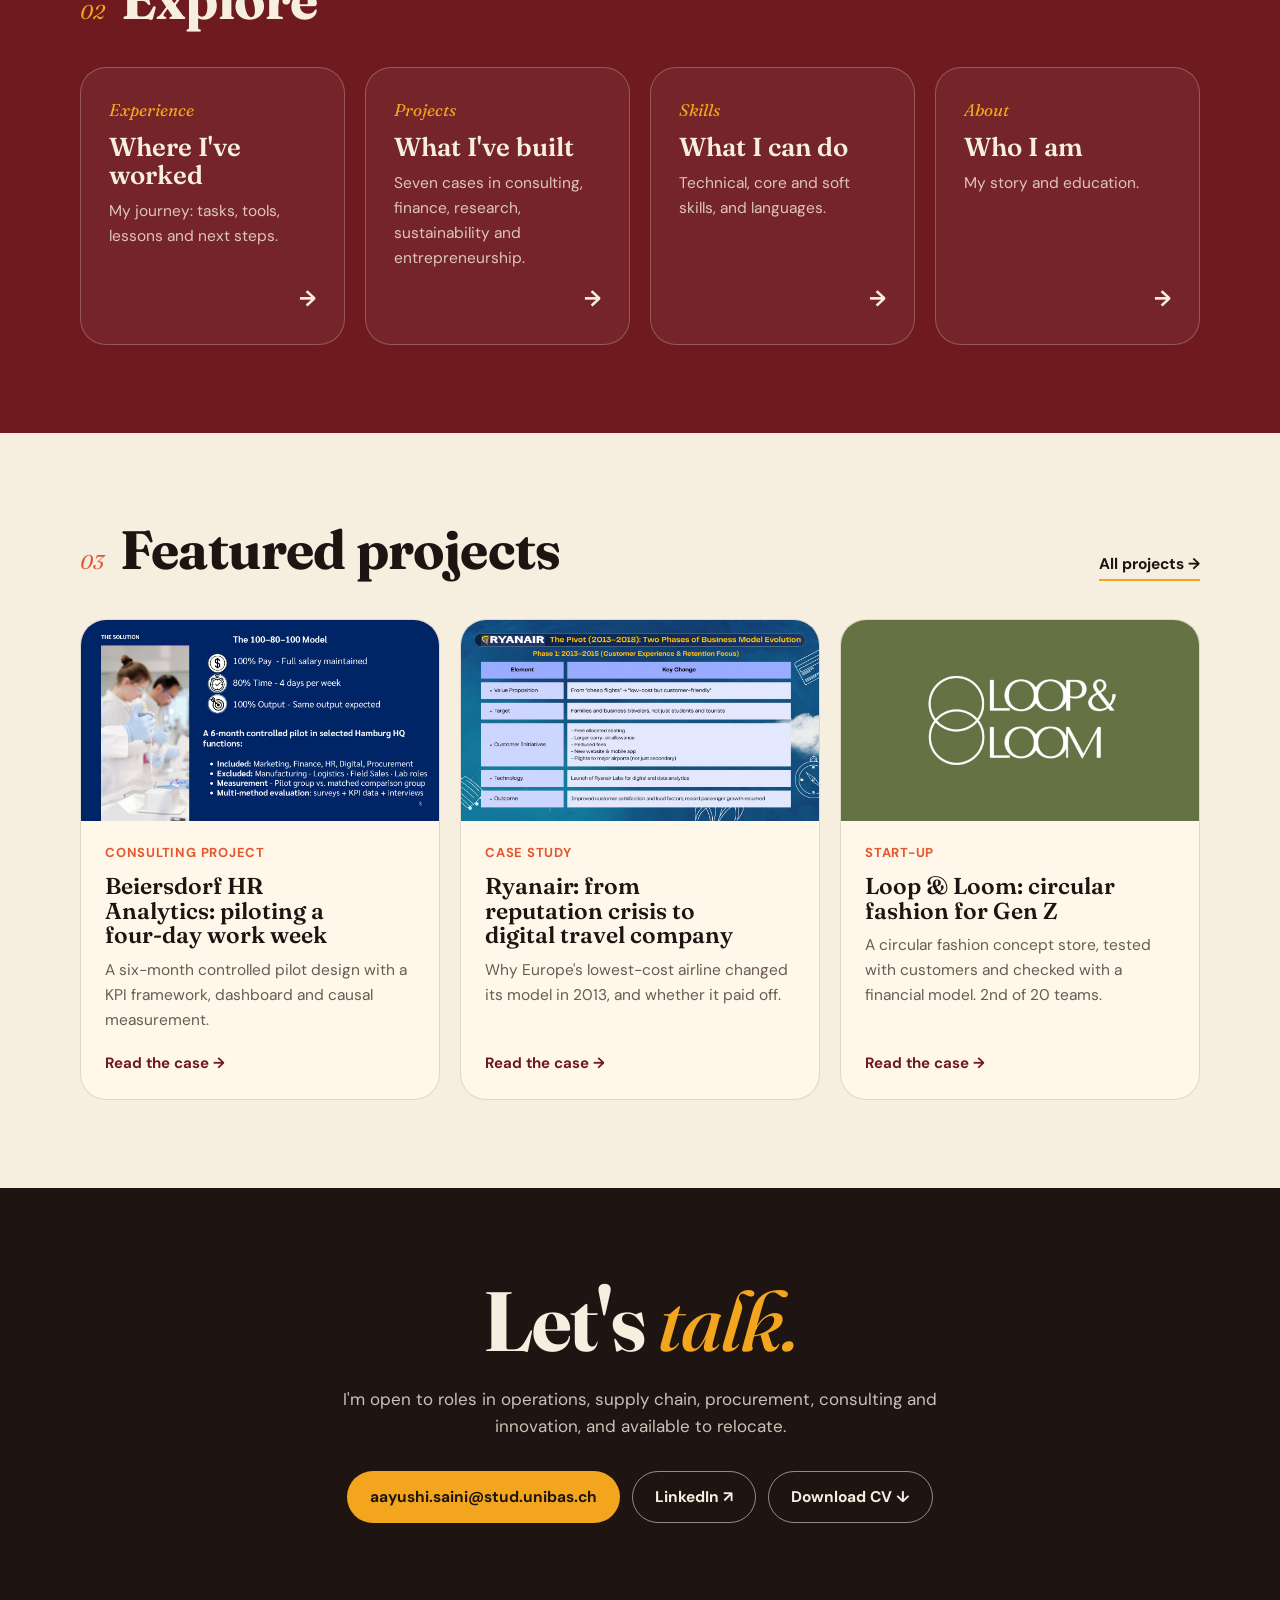
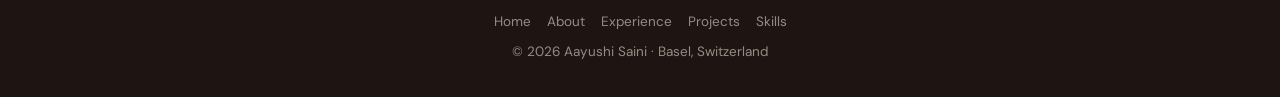
==== commit 0ad3e05a: "Add files via upload" ====
--- a/index.html
+++ b/index.html
@@ -21,7 +21,7 @@
     <a class="brand" href="index.html"><span class="star">✦</span> Aayushi Saini</a>
     <button class="menu-btn" id="menuBtn" aria-expanded="false" aria-controls="links">Menu</button>
     <nav class="links" id="links" aria-label="Pages">
-      <a href="index.html" class="active" aria-current="page">Home</a><a href="about.html">About</a><a href="experience.html">Experience</a><a href="projects.html">Projects</a>
+      <a href="index.html" class="active" aria-current="page">Home</a><a href="about.html">About</a><a href="experience.html">Experience</a><a href="projects.html">Projects</a><a href="skills.html">Skills</a>
       <a class="cta" href="#contact">Get in touch</a>
     </nav>
   </div>
@@ -81,9 +81,10 @@
   <div class="wrap">
     <div class="sec-head rv"><span class="num">02</span><h2>Explore</h2></div>
     <div class="tiles" data-stagger>
-      <a class="tile rv" href="experience.html"><span class="n">Experience</span><h3>Where I've worked</h3><p>Supplier coordination, B2B accounts, a health tech event and a start-up team.</p><span class="go">→</span></a>
+      <a class="tile rv" href="experience.html"><span class="n">Experience</span><h3>Where I've worked</h3><p>My journey: tasks, tools, lessons and next steps.</p><span class="go">→</span></a>
       <a class="tile rv" href="projects.html"><span class="n">Projects</span><h3>What I've built</h3><p>Seven cases in consulting, finance, research, sustainability and entrepreneurship.</p><span class="go">→</span></a>
-      <a class="tile rv" href="about.html"><span class="n">About</span><h3>Who I am</h3><p>My education, skills, tools and languages.</p><span class="go">→</span></a>
+      <a class="tile rv" href="skills.html"><span class="n">Skills</span><h3>What I can do</h3><p>Technical, core and soft skills, and languages.</p><span class="go">→</span></a>
+      <a class="tile rv" href="about.html"><span class="n">About</span><h3>Who I am</h3><p>My story and education.</p><span class="go">→</span></a>
     </div>
   </div>
 </section>
@@ -115,7 +116,7 @@
         <div class="in-pad">
           <span class="kind">Start-up</span>
           <h3>Loop &amp; Loom: circular fashion for Gen Z</h3>
-          <p>A circular fashion concept store, tested with customers and checked with a financial model.</p>
+          <p>A circular fashion concept store, tested with customers and checked with a financial model. 2nd of 20 teams.</p>
           <span class="read">Read the case <i>→</i></span>
         </div>
       </a>
@@ -137,7 +138,7 @@
 </main>
 
 <footer>
-  <p><a href="index.html">Home</a><a href="about.html">About</a><a href="experience.html">Experience</a><a href="projects.html">Projects</a></p>
+  <p><a href="index.html">Home</a><a href="about.html">About</a><a href="experience.html">Experience</a><a href="projects.html">Projects</a><a href="skills.html">Skills</a></p>
   <p>© <span id="yr">2026</span> Aayushi Saini · Basel, Switzerland</p>
 </footer>
 <script src="main.js"></script>
--- a/style.css
+++ b/style.css
@@ -283,3 +283,41 @@
   .links a.cta{margin-top:6px;padding:9px 18px}
 }
 @media (max-width:420px){.stats{grid-template-columns:1fr}}
+
+/* experience journey panels */
+.xp-intro{font-family:var(--serif);font-size:20px;line-height:1.4;color:var(--cream);max-width:60ch;margin-bottom:20px}
+.xp-grid{display:grid;grid-template-columns:1fr 1.4fr;gap:14px}
+.panel{border:1px solid rgba(246,238,223,.2);border-radius:20px;padding:20px 22px;background:rgba(255,255,255,.04)}
+.panel.wide{grid-column:1/-1}
+.panel h4{margin:0 0 12px;font-size:13px;letter-spacing:.07em;text-transform:uppercase;color:var(--gold);display:flex;align-items:center;gap:10px}
+.panel h4 span{width:24px;height:24px;border-radius:50%;background:var(--gold);color:var(--ink);display:grid;place-items:center;font-size:13px;letter-spacing:0}
+.panel .tags{margin-top:0}
+.panel .tag{font-size:14.5px;padding:6px 14px;opacity:1}
+.xp .body .panel li:last-child{margin-bottom:0}
+.panel.next{background:var(--gold);border-color:var(--gold);color:var(--ink)}
+.panel.next h4{color:var(--wine-deep)}
+.panel.next h4 span{background:var(--ink);color:var(--gold)}
+.panel.next p{font-size:18px;line-height:1.5;max-width:70ch}
+
+/* skills page */
+.sk-grid{display:grid;grid-template-columns:repeat(5,1fr);gap:14px}
+.sk-grid.three{grid-template-columns:repeat(3,1fr)}
+.sk{background:var(--paper);border:1px solid var(--line);border-radius:20px;padding:20px;transition:transform .2s,box-shadow .2s,background .2s}
+.sk:hover{transform:translateY(-5px) rotate(-1deg);box-shadow:0 14px 28px rgba(84,18,22,.14)}
+.sk h3{font-size:21px;font-weight:600}
+.sk p{font-size:14.5px;color:var(--muted);margin-top:8px;line-height:1.45}
+.sk.glass{background:rgba(255,255,255,.06);border-color:rgba(246,238,223,.28)}
+.sk.glass:hover{background:rgba(255,255,255,.12)}
+.sk.glass p{color:rgba(246,238,223,.8)}
+.sk.outline{background:transparent;border:1.5px solid var(--ink)}
+.sk.outline:hover{background:var(--gold)}
+.sk.outline:hover p{color:var(--ink)}
+.page-hero .chips a{text-decoration:none}
+.page-hero .chips li:hover{background:var(--gold);color:var(--ink);border-color:var(--gold)}
+.tiles{grid-template-columns:repeat(4,1fr)}
+.tile h3{font-size:26px}
+@media (max-width:1100px){.sk-grid{grid-template-columns:repeat(3,1fr)}.tiles{grid-template-columns:repeat(2,1fr)}}
+@media (max-width:900px){.xp-grid{grid-template-columns:1fr}.sk-grid,.sk-grid.three{grid-template-columns:1fr 1fr}.tiles{grid-template-columns:1fr}}
+@media (max-width:480px){.sk-grid,.sk-grid.three{grid-template-columns:1fr}}
+.xp-note{border-left:3px solid var(--gold);padding:4px 0 4px 16px;margin:0 0 20px;color:rgba(246,238,223,.85);max-width:70ch;font-size:16px}
+.xp-note b{display:block;font-size:13px;letter-spacing:.07em;text-transform:uppercase;color:var(--gold);margin-bottom:2px}
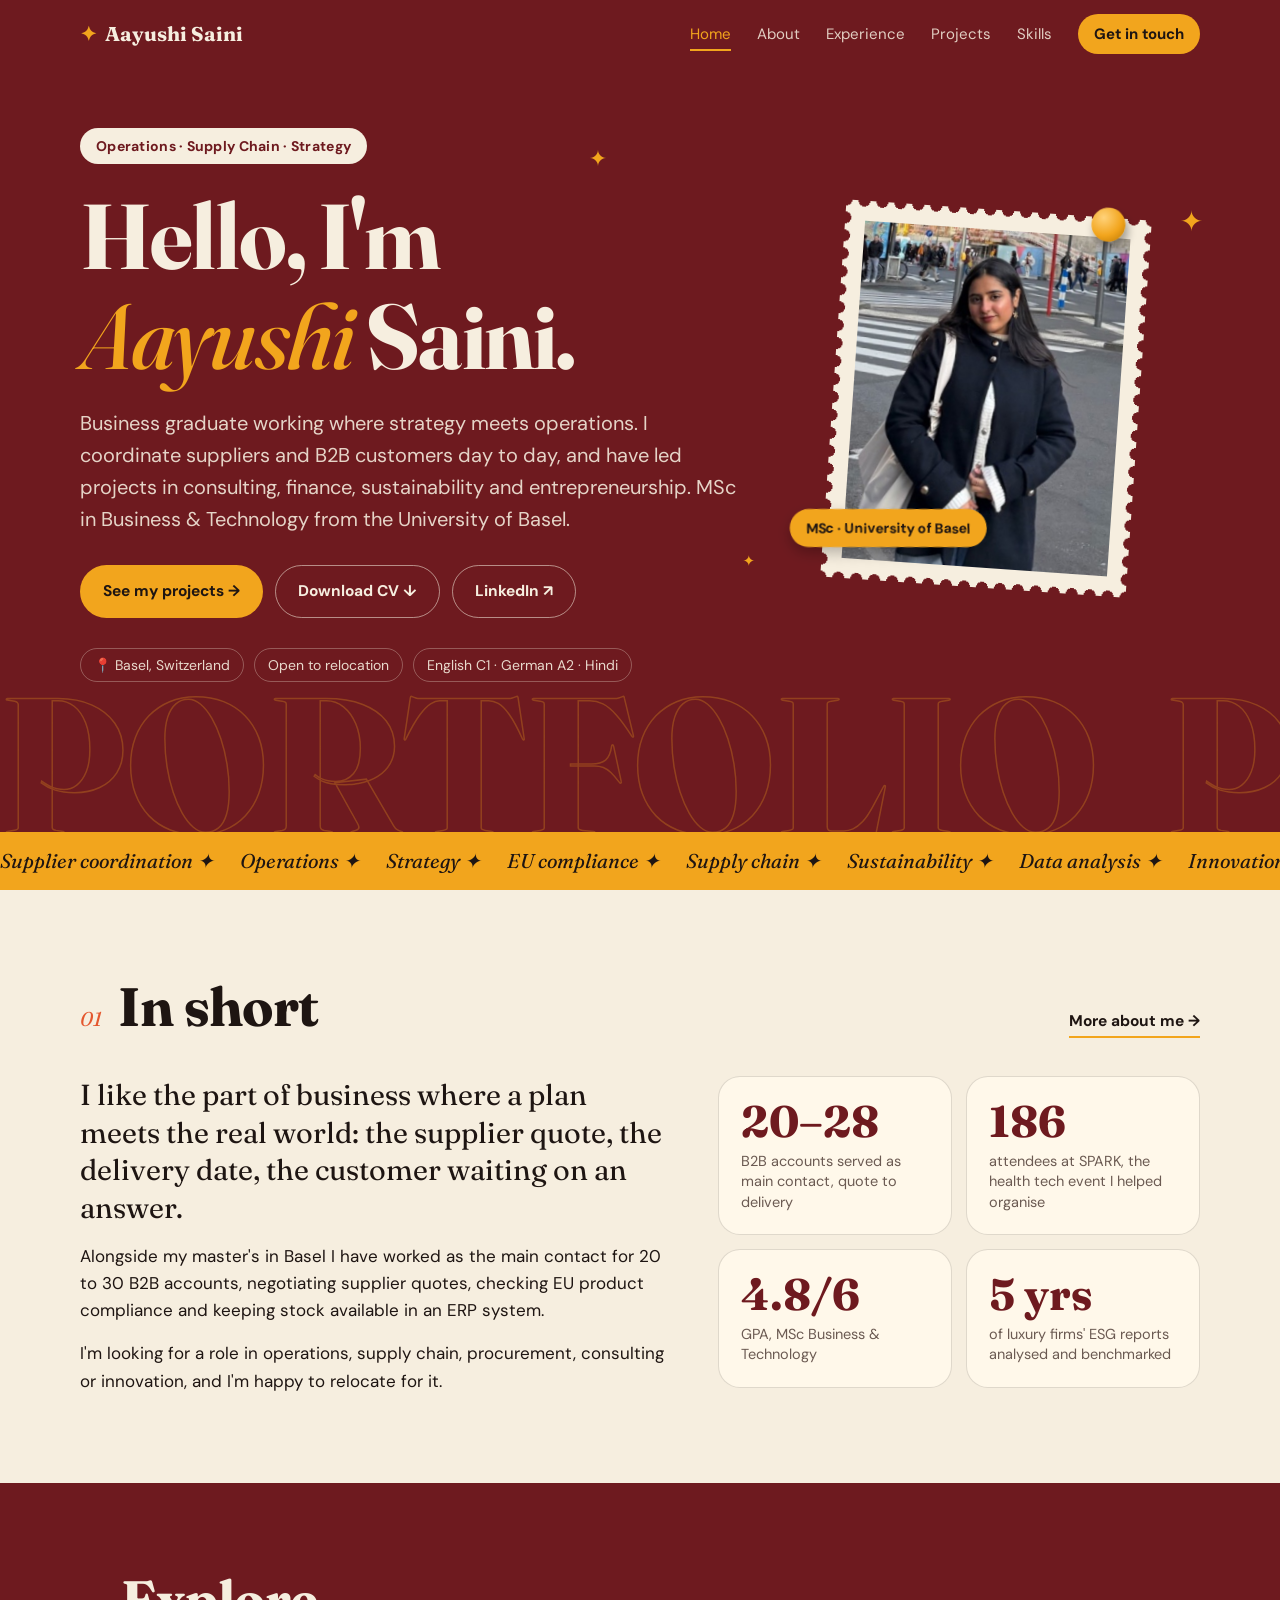
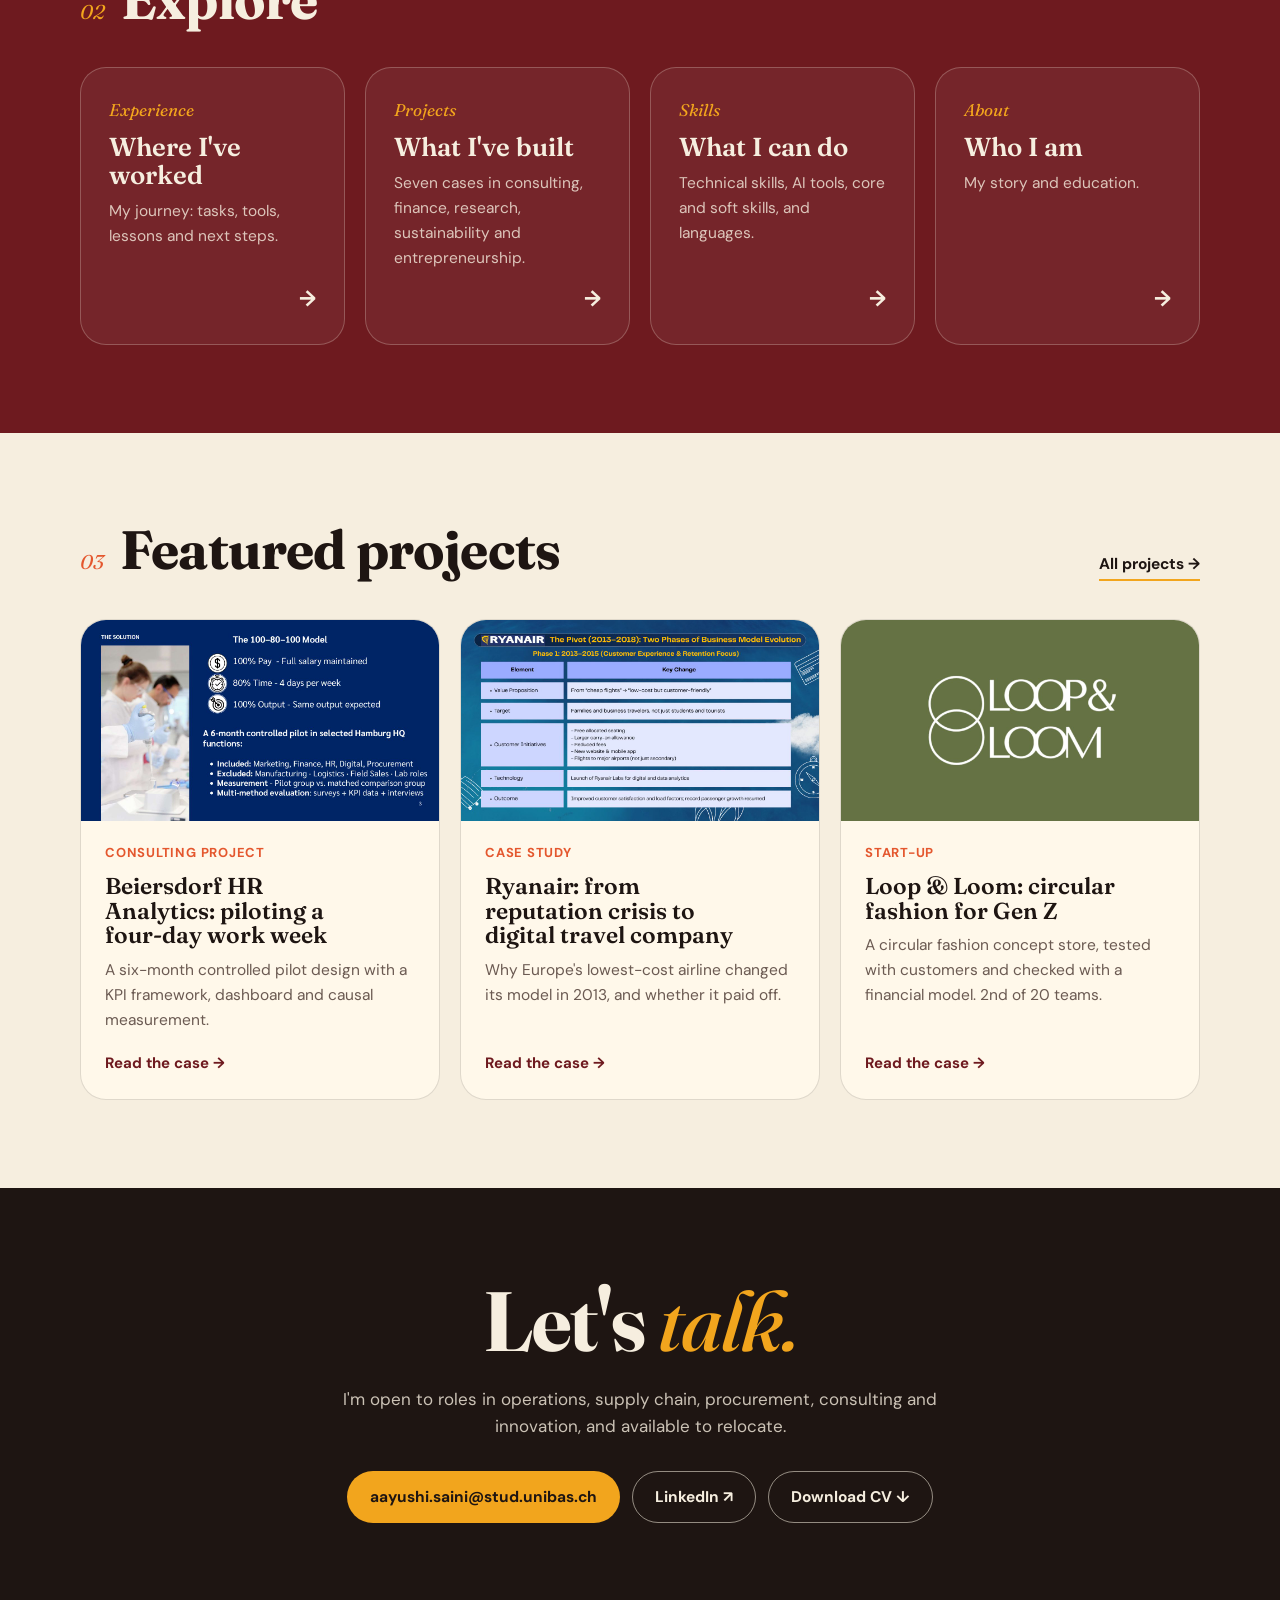
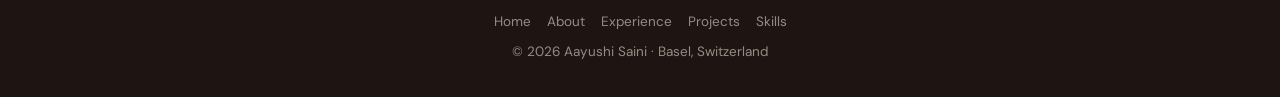
==== commit 330065fb: "Add files via upload" ====
--- a/index.html
+++ b/index.html
@@ -83,7 +83,7 @@
     <div class="tiles" data-stagger>
       <a class="tile rv" href="experience.html"><span class="n">Experience</span><h3>Where I've worked</h3><p>My journey: tasks, tools, lessons and next steps.</p><span class="go">→</span></a>
       <a class="tile rv" href="projects.html"><span class="n">Projects</span><h3>What I've built</h3><p>Seven cases in consulting, finance, research, sustainability and entrepreneurship.</p><span class="go">→</span></a>
-      <a class="tile rv" href="skills.html"><span class="n">Skills</span><h3>What I can do</h3><p>Technical, core and soft skills, and languages.</p><span class="go">→</span></a>
+      <a class="tile rv" href="skills.html"><span class="n">Skills</span><h3>What I can do</h3><p>Technical skills, AI tools, core and soft skills, and languages.</p><span class="go">→</span></a>
       <a class="tile rv" href="about.html"><span class="n">About</span><h3>Who I am</h3><p>My story and education.</p><span class="go">→</span></a>
     </div>
   </div>
--- a/style.css
+++ b/style.css
@@ -321,3 +321,5 @@
 @media (max-width:480px){.sk-grid,.sk-grid.three{grid-template-columns:1fr}}
 .xp-note{border-left:3px solid var(--gold);padding:4px 0 4px 16px;margin:0 0 20px;color:rgba(246,238,223,.85);max-width:70ch;font-size:16px}
 .xp-note b{display:block;font-size:13px;letter-spacing:.07em;text-transform:uppercase;color:var(--gold);margin-bottom:2px}
+.sk-grid.two{grid-template-columns:1fr 1fr}
+@media (max-width:700px){.sk-grid.two{grid-template-columns:1fr}}
